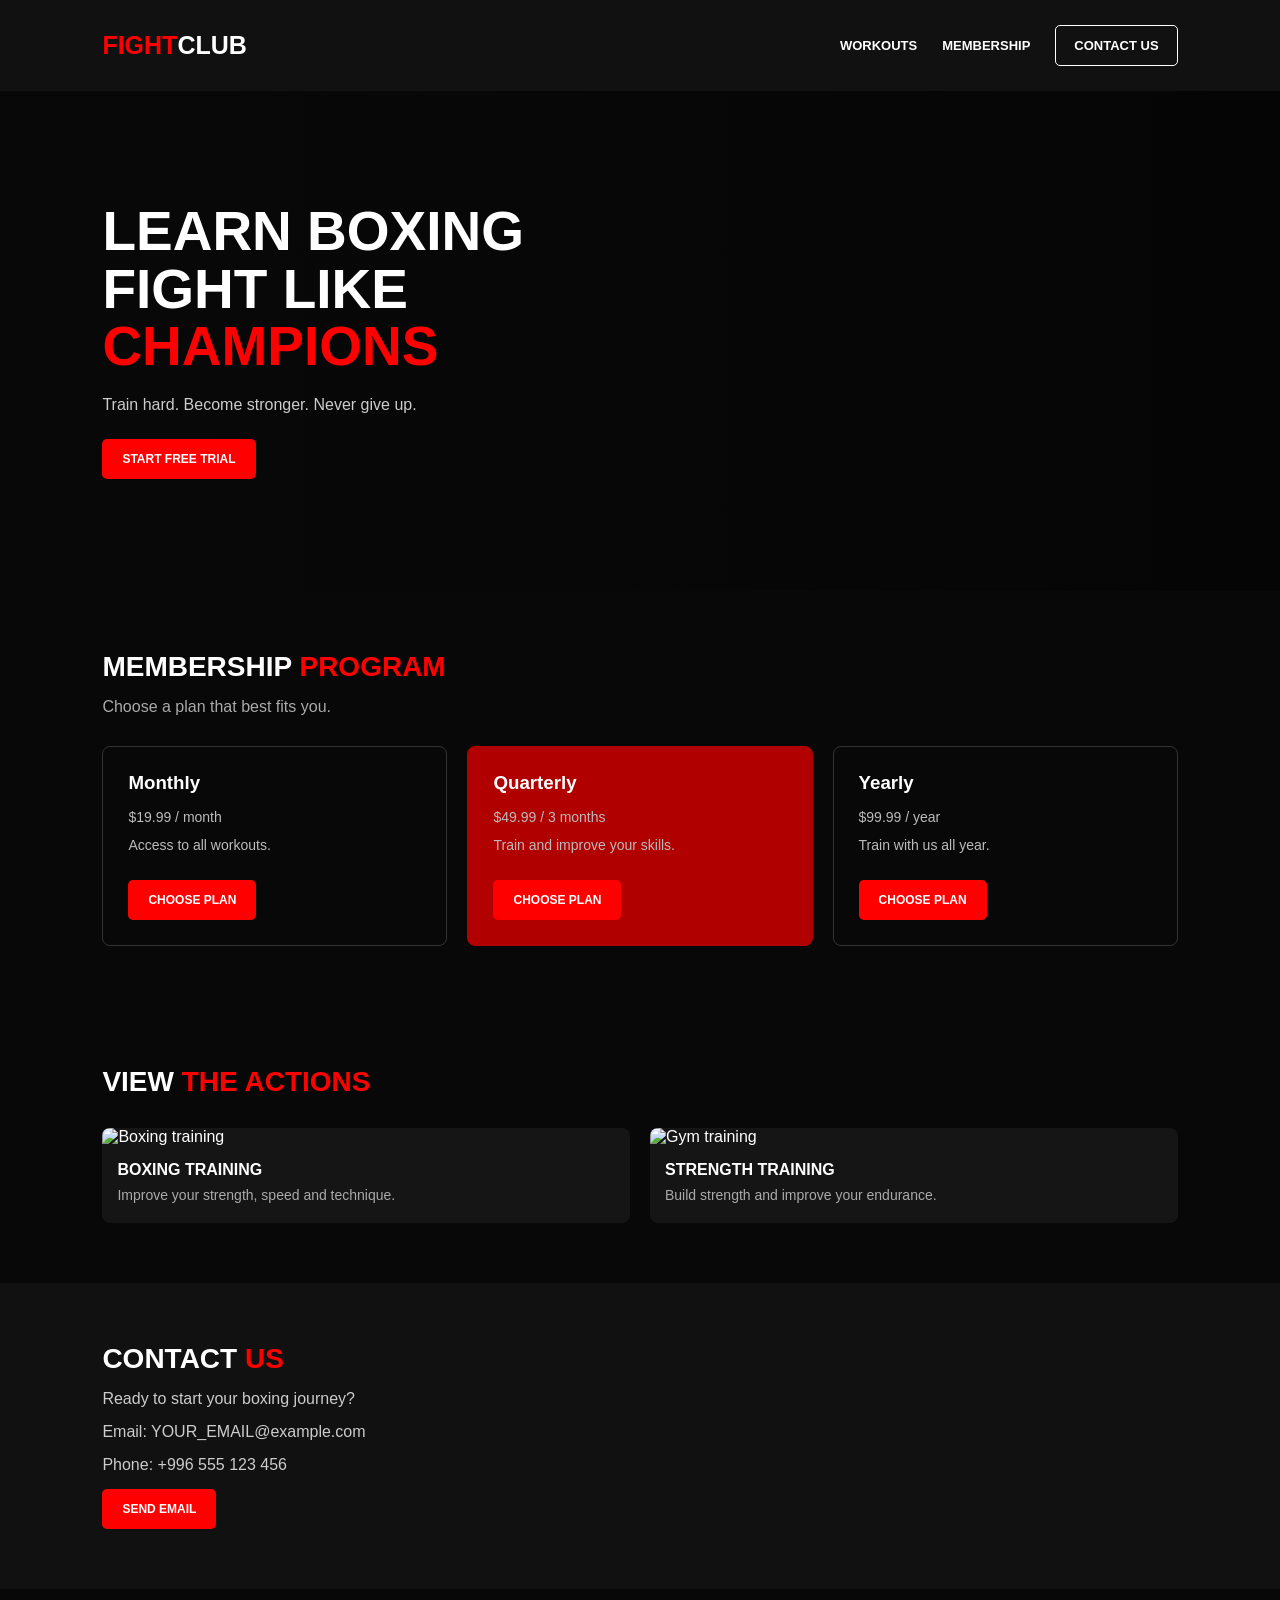
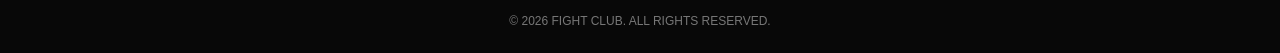
==== index.html @ 9c73e183 "Add files via upload" ====
<!DOCTYPE html>
<html lang="en">
<head>
    <meta charset="UTF-8">
    <meta name="viewport" content="width=device-width, initial-scale=1.0">
    <title>Fight Club</title>
    <link rel="stylesheet" href="style.css">
</head>
<body>

    <!-- Шапка сайта -->
    <header>
        <a href="#home" class="logo">
            FIGHT<span>CLUB</span>
        </a>

        <nav>
            <a href="#workouts">WORKOUTS</a>
            <a href="#membership">MEMBERSHIP</a>
            <a href="#contact" class="contact-button">CONTACT US</a>
        </nav>
    </header>

    <!-- Главный экран -->
    <section class="hero" id="home">
        <div class="hero-content">
            <h1>
                LEARN BOXING<br>
                FIGHT LIKE<br>
                <span>CHAMPIONS</span>
            </h1>

            <p>Train hard. Become stronger. Never give up.</p>

            <a href="#membership" class="button">
                START FREE TRIAL
            </a>
        </div>
    </section>

    <!-- Тарифы -->
    <section class="section" id="membership">
        <h2>MEMBERSHIP <span>PROGRAM</span></h2>
        <p class="description">
            Choose a plan that best fits you.
        </p>

        <div class="plans">

            <div class="plan">
                <h3>Monthly</h3>
                <p>$19.99 / month</p>
                <p>Access to all workouts.</p>
                <a href="#contact" class="button">CHOOSE PLAN</a>
            </div>

            <div class="plan featured">
                <h3>Quarterly</h3>
                <p>$49.99 / 3 months</p>
                <p>Train and improve your skills.</p>
                <a href="#contact" class="button">CHOOSE PLAN</a>
            </div>

            <div class="plan">
                <h3>Yearly</h3>
                <p>$99.99 / year</p>
                <p>Train with us all year.</p>
                <a href="#contact" class="button">CHOOSE PLAN</a>
            </div>

        </div>
    </section>

    <!-- Тренировки -->
    <section class="section" id="workouts">
        <h2>VIEW <span>THE ACTIONS</span></h2>

        <div class="workouts">

            <div class="workout">
                <img
                    src="https://images.unsplash.com/photo-1549719386-74dfcbf7dbed?auto=format&fit=crop&w=700&q=80"
                    alt="Boxing training"
                >
                <h3>BOXING TRAINING</h3>
                <p>Improve your strength, speed and technique.</p>
            </div>

            <div class="workout">
                <img
                    src="https://images.unsplash.com/photo-1517438322307-e67111335449?auto=format&fit=crop&w=700&q=80"
                    alt="Gym training"
                >
                <h3>STRENGTH TRAINING</h3>
                <p>Build strength and improve your endurance.</p>
            </div>

        </div>
    </section>

    <!-- Контакты -->
    <section class="section contact" id="contact">
        <h2>CONTACT <span>US</span></h2>
        <p>Ready to start your boxing journey?</p>

        <p>Email: YOUR_EMAIL@example.com</p>
        <p>Phone: +996 555 123 456</p>

        <a
            href="./miku.html"
            class="button"
        >
            SEND EMAIL
        </a>
    </section>

    <!-- Подвал -->
    <footer>
        <p>© 2026 FIGHT CLUB. ALL RIGHTS RESERVED.</p>
    </footer>

</body>
</html>
---- style.css ----
/* Общие настройки */
* {
    margin: 0;
    padding: 0;
    box-sizing: border-box;
    scroll-behavior: smooth;
}

body {
    background-color: #080808;
    color: white;
    font-family: Arial, sans-serif;
}

/* Шапка */
header {
    display: flex;
    justify-content: space-between;
    align-items: center;
    padding: 25px 8%;
    background-color: #111;
}

.logo {
    color: red;
    font-size: 25px;
    font-weight: bold;
    text-decoration: none;
}

.logo span {
    color: white;
}

nav {
    display: flex;
    align-items: center;
    gap: 25px;
}

nav a {
    color: white;
    text-decoration: none;
    font-size: 13px;
    font-weight: bold;
}

nav a:hover {
    color: red;
}

.contact-button {
    border: 1px solid white;
    padding: 12px 18px;
    border-radius: 5px;
}

/* Главный экран */
.hero {
    min-height: 500px;
    display: flex;
    align-items: center;
    padding: 60px 8%;

    background:
        linear-gradient(90deg, #080808 15%, rgba(0, 0, 0, 0.4)),
        url("https://images.unsplash.com/photo-1549719386-74dfcbf7dbed?auto=format&fit=crop&w=1600&q=80");

    background-size: cover;
    background-position: center;
}

.hero h1 {
    font-size: 55px;
    line-height: 1.05;
    margin-bottom: 20px;
}

h1 span,
h2 span {
    color: red;
}

.hero p {
    color: #ccc;
    margin-bottom: 25px;
}

/* Кнопки */
.button {
    display: inline-block;
    background-color: red;
    color: white;
    text-decoration: none;
    border: none;
    padding: 13px 20px;
    font-weight: bold;
    font-size: 12px;
    border-radius: 5px;
    cursor: pointer;
}

.button:hover {
    background-color: darkred;
}

/* Секции */
.section {
    padding: 60px 8%;
}

.section h2 {
    font-size: 28px;
    margin-bottom: 15px;
}

.description {
    color: #aaa;
    margin-bottom: 30px;
}

/* Тарифы */
.plans {
    display: flex;
    gap: 20px;
    margin-top: 30px;
}

.plan {
    flex: 1;
    border: 1px solid #333;
    padding: 25px;
    border-radius: 8px;
}

.plan h3 {
    margin-bottom: 15px;
}

.plan p {
    color: #bbb;
    font-size: 14px;
    margin-bottom: 12px;
}

.plan .button {
    margin-top: 15px;
}

.featured {
    background-color: #b00000;
    border-color: #b00000;
}

/* Карточки тренировок */
.workouts {
    display: flex;
    gap: 20px;
    margin-top: 30px;
}

.workout {
    flex: 1;
    background-color: #151515;
    padding-bottom: 20px;
    border-radius: 8px;
    overflow: hidden;
}

.workout img {
    width: 100%;
    height: 220px;
    object-fit: cover;
}

.workout h3 {
    padding: 15px 15px 8px;
    font-size: 16px;
}

.workout p {
    padding: 0 15px;
    color: #aaa;
    font-size: 14px;
}

/* Контакты */
.contact {
    background-color: #111;
}

.contact p {
    color: #ccc;
    margin: 15px 0;
}

/* Подвал */
footer {
    text-align: center;
    padding: 25px;
    color: #777;
    font-size: 12px;
}

/* Для телефонов */
@media (max-width: 700px) {
    header {
        flex-direction: column;
        gap: 20px;
    }

    nav {
        flex-wrap: wrap;
        justify-content: center;
        gap: 15px;
    }

    .hero {
        min-height: 420px;
        padding: 40px 6%;
    }

    .hero h1 {
        font-size: 38px;
    }

    .plans,
    .workouts {
        flex-direction: column;
    }

    .section {
        padding: 40px 6%;
    }
}
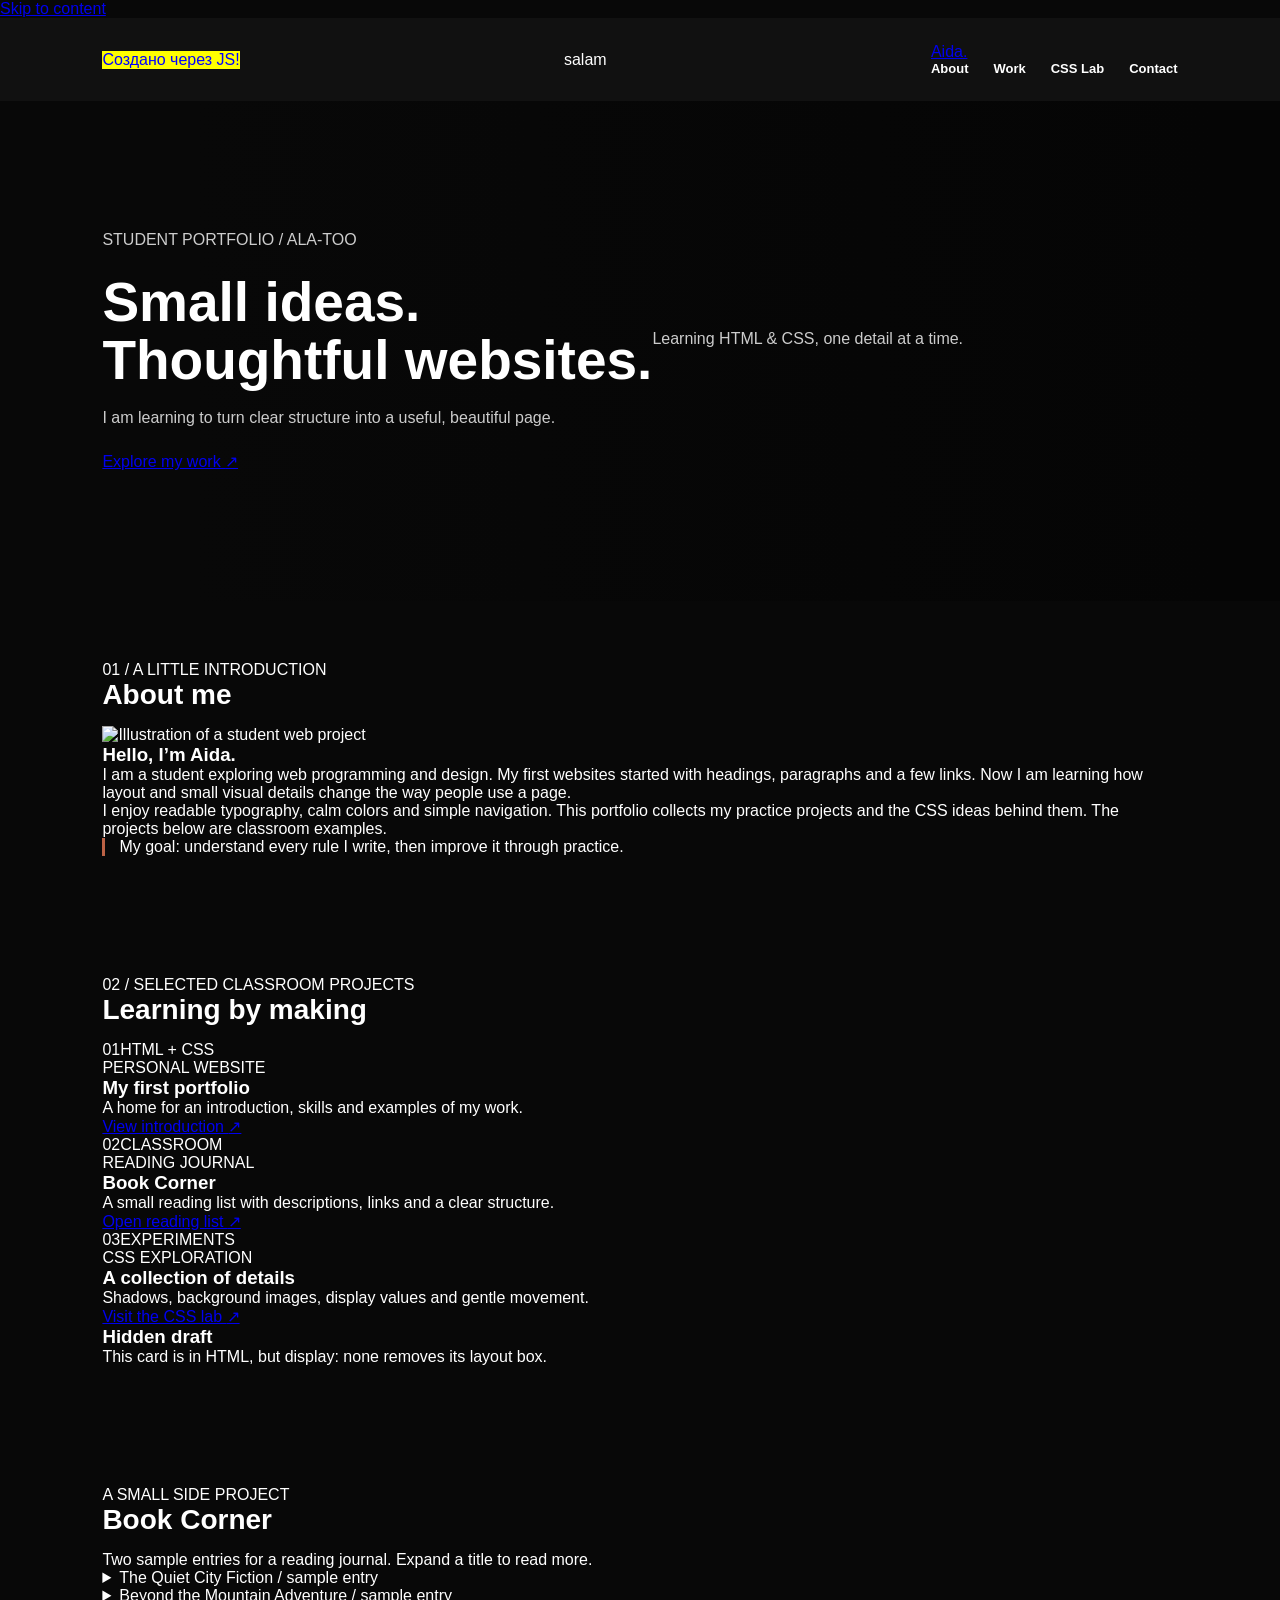
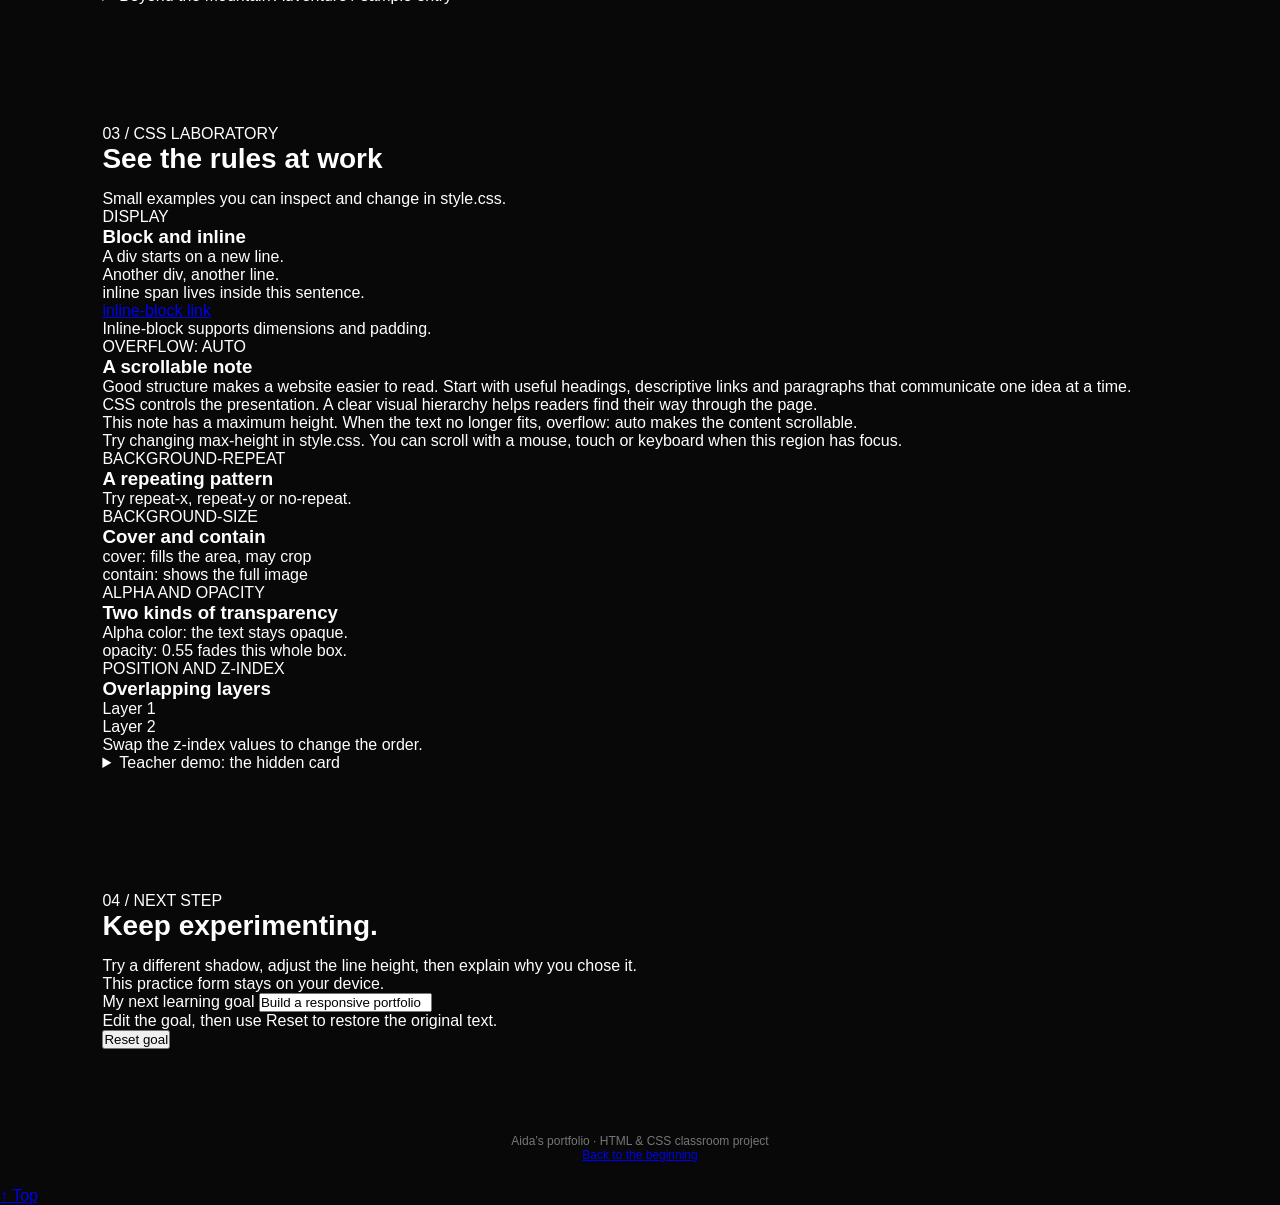
==== commit 613c8a10: "Add files via upload" ====
--- a/index.html
+++ b/index.html
@@ -1,123 +1,145 @@
-<!DOCTYPE html>
-<html lang="en">
-<head>
-    <meta charset="UTF-8">
-    <meta name="viewport" content="width=device-width, initial-scale=1.0">
-    <title>Fight Club</title>
-    <link rel="stylesheet" href="style.css">
-</head>
-<body>
-
-    <!-- Шапка сайта -->
-    <header>
-        <a href="#home" class="logo">
-            FIGHT<span>CLUB</span>
-        </a>
-
-        <nav>
-            <a href="#workouts">WORKOUTS</a>
-            <a href="#membership">MEMBERSHIP</a>
-            <a href="#contact" class="contact-button">CONTACT US</a>
-        </nav>
-    </header>
-
-    <!-- Главный экран -->
-    <section class="hero" id="home">
-        <div class="hero-content">
-            <h1>
-                LEARN BOXING<br>
-                FIGHT LIKE<br>
-                <span>CHAMPIONS</span>
-            </h1>
-
-            <p>Train hard. Become stronger. Never give up.</p>
-
-            <a href="#membership" class="button">
-                START FREE TRIAL
-            </a>
-        </div>
-    </section>
-
-    <!-- Тарифы -->
-    <section class="section" id="membership">
-        <h2>MEMBERSHIP <span>PROGRAM</span></h2>
-        <p class="description">
-            Choose a plan that best fits you.
-        </p>
-
-        <div class="plans">
-
-            <div class="plan">
-                <h3>Monthly</h3>
-                <p>$19.99 / month</p>
-                <p>Access to all workouts.</p>
-                <a href="#contact" class="button">CHOOSE PLAN</a>
-            </div>
-
-            <div class="plan featured">
-                <h3>Quarterly</h3>
-                <p>$49.99 / 3 months</p>
-                <p>Train and improve your skills.</p>
-                <a href="#contact" class="button">CHOOSE PLAN</a>
-            </div>
-
-            <div class="plan">
-                <h3>Yearly</h3>
-                <p>$99.99 / year</p>
-                <p>Train with us all year.</p>
-                <a href="#contact" class="button">CHOOSE PLAN</a>
-            </div>
-
-        </div>
-    </section>
-
-    <!-- Тренировки -->
-    <section class="section" id="workouts">
-        <h2>VIEW <span>THE ACTIONS</span></h2>
-
-        <div class="workouts">
-
-            <div class="workout">
-                <img
-                    src="https://images.unsplash.com/photo-1549719386-74dfcbf7dbed?auto=format&fit=crop&w=700&q=80"
-                    alt="Boxing training"
-                >
-                <h3>BOXING TRAINING</h3>
-                <p>Improve your strength, speed and technique.</p>
-            </div>
-
-            <div class="workout">
-                <img
-                    src="https://images.unsplash.com/photo-1517438322307-e67111335449?auto=format&fit=crop&w=700&q=80"
-                    alt="Gym training"
-                >
-                <h3>STRENGTH TRAINING</h3>
-                <p>Build strength and improve your endurance.</p>
-            </div>
-
-        </div>
-    </section>
-
-    <!-- Контакты -->
-    <section class="section contact" id="contact">
-        <h2>CONTACT <span>US</span></h2>
-        <p>Ready to start your boxing journey?</p>
-
-        <p>Email: YOUR_EMAIL@example.com</p>
-        <p>Phone: +996 555 123 456</p>
-
-        <a
-            href="./miku.html"
-            class="button"
-        >
-            SEND EMAIL
-        </a>
-    </section>
-
-    <!-- Подвал -->
-    <footer>
-        <p>© 2026 FIGHT CLUB. ALL RIGHTS RESERVED.</p>
-    </footer>
-
-</body>
-</html>+<!DOCTYPE html>
+<html lang="en">
+<head>
+  <meta charset="UTF-8">
+  <meta name="viewport" content="width=device-width, initial-scale=1">
+  <meta name="description" content="An HTML and CSS portfolio for learning layout, backgrounds and visual effects.">
+  <title>Aida — Student Portfolio</title>
+  <!-- External stylesheet. style.css imports typography.css. -->
+  <link rel="stylesheet" href="style.css">
+  <!-- Internal stylesheet: only this small example uses the style element. -->
+  <style>
+    .internal-note { border-left: 3px solid #bc6245; padding-left: 14px; }
+  </style>
+</head>
+<body id="top">
+ 
+  <a class="skip-link" href="#main">Skip to content</a>
+  <header class="site-header"> 
+    <div id='content'>
+      
+    </div>
+    <p id="msg">salam</p>
+    <div class="header-inner">
+      <a class="brand" href="#top">Aida<span class="brand-dot">.</span></a>
+      <nav aria-label="Main navigation">
+        <a href="#about">About</a>
+        <a href="#work">Work</a>
+        <a href="#lab">CSS Lab</a>
+        <a href="#contact">Contact</a>
+      </nav>
+    </div>
+  </header>
+
+  <main id="main">
+    <section class="hero" aria-labelledby="hero-title">
+      <div class="hero-content">
+        <p class="eyebrow">STUDENT PORTFOLIO / ALA-TOO</p>
+        <h1 id="hero-title">Small ideas.<br>Thoughtful websites.</h1>
+        <p class="hero-description">I am learning to turn clear structure into a useful, beautiful page.</p>
+        <a class="project-link hero-link" href="#work">Explore my work <span aria-hidden="true">↗</span></a>
+      </div>
+      <p class="hero-caption">Learning HTML &amp; CSS, one detail at a time.</p>
+    </section>
+
+    <section id="about" class="section" aria-labelledby="about-title">
+      <div class="section-heading"><p class="eyebrow">01 / A LITTLE INTRODUCTION</p><h2 id="about-title">About me</h2></div>
+      <!-- FLOAT: photo on the right, text flows around it. -->
+      <div class="about">
+        <img class="about-photo" src="media/project.svg" width="160" height="160" alt="Illustration of a student web project">
+        <h3>Hello, I’m Aida.</h3>
+        <p>I am a student exploring web programming and design. My first websites started with headings, paragraphs and a few links. Now I am learning how layout and small visual details change the way people use a page.</p>
+        <p>I enjoy readable typography, calm colors and simple navigation. This portfolio collects my practice projects and the CSS ideas behind them. The projects below are classroom examples.</p>
+        <p class="internal-note">My goal: understand every rule I write, then improve it through practice.</p>
+      </div>
+    </section>
+
+    <section id="work" class="section" aria-labelledby="work-title">
+      <div class="section-heading"><p class="eyebrow">02 / SELECTED CLASSROOM PROJECTS</p><h2 id="work-title">Learning by making</h2></div>
+      <!-- GRID: direct children of .projects are the cards. -->
+      <div class="projects">
+        <article class="project-card">
+          <div class="project-visual visual-portfolio"><span class="project-number">01</span><span class="badge">HTML + CSS</span></div>
+          <div class="project-body"><p class="eyebrow">PERSONAL WEBSITE</p><h3>My first portfolio</h3><p>A home for an introduction, skills and examples of my work.</p><a class="project-link" href="#about">View introduction <span aria-hidden="true">↗</span></a></div>
+        </article>
+        <article class="project-card">
+          <div class="project-visual visual-books"><span class="project-number">02</span><span class="badge">CLASSROOM</span></div>
+          <div class="project-body"><p class="eyebrow">READING JOURNAL</p><h3>Book Corner</h3><p>A small reading list with descriptions, links and a clear structure.</p><a class="project-link" href="#reading">Open reading list <span aria-hidden="true">↗</span></a></div>
+        </article>
+        <article class="project-card">
+          <div class="project-visual visual-lab"><span class="project-number">03</span><span class="badge">EXPERIMENTS</span></div>
+          <div class="project-body"><p class="eyebrow">CSS EXPLORATION</p><h3>A collection of details</h3><p>Shadows, background images, display values and gentle movement.</p><a class="project-link" href="#lab">Visit the CSS lab <span aria-hidden="true">↗</span></a></div>
+        </article>
+        <!-- DISPLAY NONE: remove the class to bring this card back. -->
+        <article class="project-card draft-project"><div class="project-body"><h3>Hidden draft</h3><p>This card is in HTML, but display: none removes its layout box.</p></div></article>
+      </div>
+    </section>
+
+    <section id="reading" class="section reading-section" aria-labelledby="reading-title">
+      <div><p class="eyebrow">A SMALL SIDE PROJECT</p><h2 id="reading-title">Book Corner</h2><p>Two sample entries for a reading journal. Expand a title to read more.</p></div>
+      <div class="reading-list">
+        <details><summary>The Quiet City <span>Fiction / sample entry</span></summary><p>A classroom description of a story about noticing the small details of everyday life.</p></details>
+        <details><summary>Beyond the Mountain <span>Adventure / sample entry</span></summary><p>A classroom description of a journey, new places and the courage to keep learning.</p></details>
+      </div>
+    </section>
+
+    <section id="lab" class="section" aria-labelledby="lab-title">
+      <div class="section-heading"><p class="eyebrow">03 / CSS LABORATORY</p><h2 id="lab-title">See the rules at work</h2><p>Small examples you can inspect and change in style.css.</p></div>
+      <div class="lab-grid">
+        <article class="lab-example">
+          <p class="eyebrow">DISPLAY</p><h3>Block and inline</h3>
+          <div class="block-example">A div starts on a new line.</div>
+          <div class="block-example">Another div, another line.</div>
+          <p><span class="inline-example">inline span</span> lives inside this sentence.</p>
+          <a class="project-link inline-block-example" href="#contact">inline-block link</a>
+          <p class="small-note">Inline-block supports dimensions and padding.</p>
+        </article>
+        <article class="lab-example">
+          <p class="eyebrow">OVERFLOW: AUTO</p><h3>A scrollable note</h3>
+          <div class="preview" tabindex="0" role="region" aria-label="Scrollable learning note">
+            <p>Good structure makes a website easier to read. Start with useful headings, descriptive links and paragraphs that communicate one idea at a time.</p>
+            <p>CSS controls the presentation. A clear visual hierarchy helps readers find their way through the page.</p>
+            <p>This note has a maximum height. When the text no longer fits, overflow: auto makes the content scrollable.</p>
+            <p>Try changing max-height in style.css. You can scroll with a mouse, touch or keyboard when this region has focus.</p>
+          </div>
+        </article>
+        <article class="lab-example">
+          <p class="eyebrow">BACKGROUND-REPEAT</p><h3>A repeating pattern</h3>
+          <div class="pattern" aria-label="Repeating dot pattern"></div>
+          <p class="small-note">Try repeat-x, repeat-y or no-repeat.</p>
+        </article>
+        <article class="lab-example">
+          <p class="eyebrow">BACKGROUND-SIZE</p><h3>Cover and contain</h3>
+          <div class="background-comparison"><div><div class="background-sample sample-cover"></div><p class="small-note">cover: fills the area, may crop</p></div><div><div class="background-sample sample-contain"></div><p class="small-note">contain: shows the full image</p></div></div>
+        </article>
+        <article class="lab-example">
+          <p class="eyebrow">ALPHA AND OPACITY</p><h3>Two kinds of transparency</h3>
+          <div class="alpha-example">Alpha color: the text stays opaque.</div>
+          <div class="opacity-example">opacity: 0.55 fades this whole box.</div>
+        </article>
+        <article class="lab-example">
+          <p class="eyebrow">POSITION AND Z-INDEX</p><h3>Overlapping layers</h3>
+          <div class="layers"><div class="layer layer-back">Layer 1</div><div class="layer layer-front">Layer 2</div></div>
+          <p class="small-note">Swap the z-index values to change the order.</p>
+        </article>
+      </div>
+      <details class="teacher-note"><summary>Teacher demo: the hidden card</summary><p>Find <code>.draft-project</code> in style.css and temporarily change <code>display: none</code> to <code>display: block</code>. The fourth card returns to the project grid.</p></details>
+    </section>
+
+    <section id="contact" class="section contact-section" aria-labelledby="contact-title">
+      <div><p class="eyebrow">04 / NEXT STEP</p><h2 id="contact-title">Keep experimenting.</h2><p>Try a different shadow, adjust the line height, then explain why you chose it.</p><p class="small-note">This practice form stays on your device.</p></div>
+      <!-- Real button action without JavaScript: reset restores the initial input. -->
+      <form class="practice-form">
+        <label for="learning-goal">My next learning goal</label>
+        <input id="learning-goal" name="learning-goal" type="text" value="Build a responsive portfolio">
+        <p class="small-note">Edit the goal, then use Reset to restore the original text.</p>
+        <button type="reset">Reset goal</button>
+      </form>
+    </section>
+  </main>
+  <footer><p>Aida’s portfolio · HTML &amp; CSS classroom project</p><a href="#top">Back to the beginning</a></footer>
+  <!-- FIXED: a working anchor link, no JavaScript required. -->
+  <a class="back-to-top" href="#top" aria-label="Back to top">↑ <span>Top</span></a>
+  <script src="script.js"></script>
+</body>
+</html>
